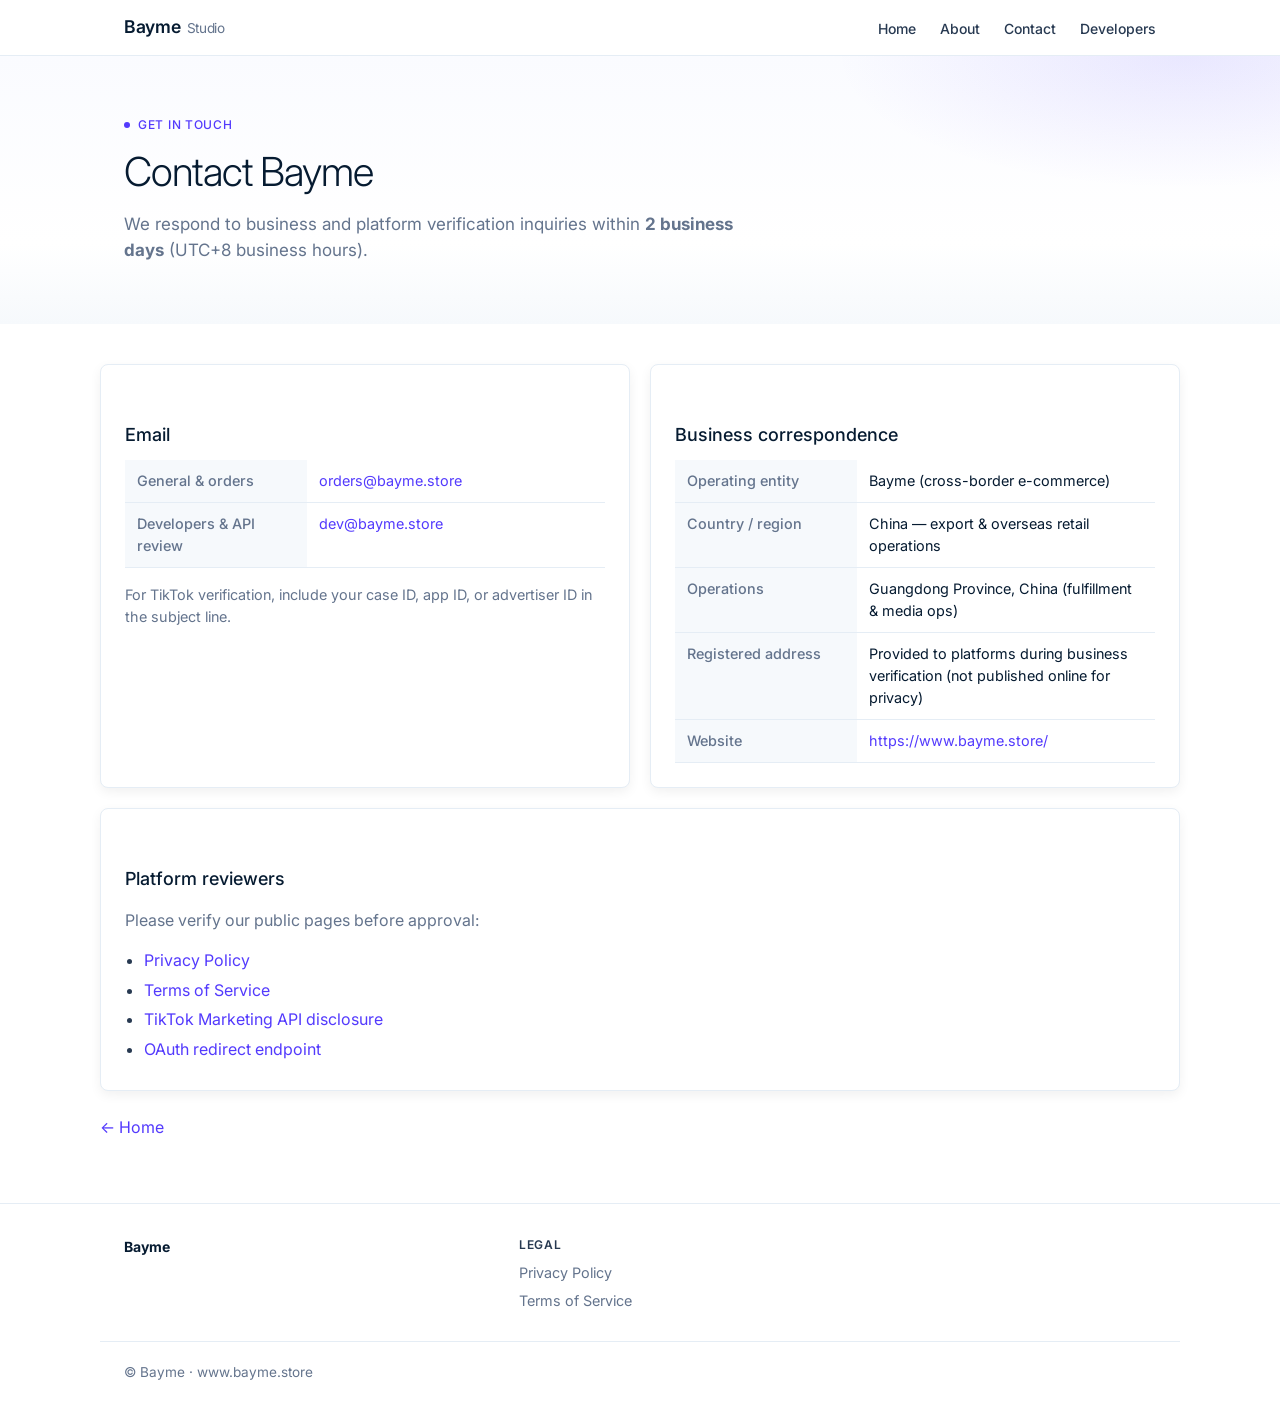
==== contact-us.html @ 07e7ff8d "chore: sync compliance pages (www.bayme.store)" ====
<!DOCTYPE html>
<html lang="en">
<head>
  <meta charset="UTF-8" />
  <meta name="viewport" content="width=device-width, initial-scale=1" />
  <meta name="description" content="Contact Bayme — customer service, business inquiries, and TikTok API developer review." />
  <title>Contact Us — Bayme</title>
  <link rel="stylesheet" href="site.css" />
  <link rel="canonical" href="https://www.bayme.store/contact-us.html" />
</head>
<body>
  <header class="site-header">
    <div class="wrap">
      <a class="logo" href="index.html">Bayme<span>Studio</span></a>
      <nav>
        <a href="index.html">Home</a>
        <a href="about-us.html">About</a>
        <a href="contact-us.html">Contact</a>
        <a href="developer.html">Developers</a>
      </nav>
    </div>
  </header>

  <section class="hero-page">
    <div class="wrap">
      <p class="eyebrow"><span class="dot"></span> Get in touch</p>
      <h1>Contact Bayme</h1>
      <p class="lead">We respond to business and platform verification inquiries within <strong>2 business days</strong> (UTC+8 business hours).</p>
    </div>
  </section>

  <main class="wrap legal-page">
    <div class="info-panel">
      <section class="card">
        <h2>Email</h2>
        <table class="info">
          <tr><th>General &amp; orders</th><td><a href="mailto:orders@bayme.store">orders@bayme.store</a></td></tr>
          <tr><th>Developers &amp; API review</th><td><a href="mailto:dev@bayme.store">dev@bayme.store</a></td></tr>
        </table>
        <p style="margin-top:1rem;font-size:0.9rem;color:var(--stripe-body);">For TikTok verification, include your case ID, app ID, or advertiser ID in the subject line.</p>
      </section>
      <section class="card">
        <h2>Business correspondence</h2>
        <table class="info">
          <tr><th>Operating entity</th><td>Bayme (cross-border e-commerce)</td></tr>
          <tr><th>Country / region</th><td>China — export &amp; overseas retail operations</td></tr>
          <tr><th>Operations</th><td>Guangdong Province, China (fulfillment &amp; media ops)</td></tr>
          <tr><th>Registered address</th><td>Provided to platforms during business verification (not published online for privacy)</td></tr>
          <tr><th>Website</th><td><a href="https://www.bayme.store/">https://www.bayme.store/</a></td></tr>
        </table>
      </section>
    </div>

    <section class="card" style="margin-top:1.25rem;">
      <h2>Platform reviewers</h2>
      <p>Please verify our public pages before approval:</p>
      <ul>
        <li><a href="privacy-policy.html">Privacy Policy</a></li>
        <li><a href="terms-of-service.html">Terms of Service</a></li>
        <li><a href="developer.html">TikTok Marketing API disclosure</a></li>
        <li><a href="oauth.html">OAuth redirect endpoint</a></li>
      </ul>
    </section>

    <p style="margin-top:1.5rem;"><a href="index.html">← Home</a></p>
  </main>

  <footer class="site-footer site-footer-legal">
    <div class="wrap footer-legal-grid">
      <div>
        <p class="footer-brand"><strong>Bayme</strong></p>
      </div>
      <div>
        <p class="footer-col-title">Legal</p>
        <ul class="footer-links">
          <li><a href="privacy-policy.html">Privacy Policy</a></li>
          <li><a href="terms-of-service.html">Terms of Service</a></li>
        </ul>
      </div>
    </div>
    <div class="wrap footer-bottom">
      <p>© Bayme · www.bayme.store</p>
    </div>
  </footer>
</body>
</html>
---- site.css ----
/* Bayme — Stripe-inspired design tokens (ColorSpace skill) */
@import url("https://fonts.googleapis.com/css2?family=Inter:wght@300;400;500;600&display=swap");

:root {
  --stripe-purple: #533afd;
  --stripe-purple-hover: #4434d4;
  --stripe-navy: #061b31;
  --stripe-label: #273951;
  --stripe-body: #64748d;
  --stripe-bg: #ffffff;
  --stripe-surface: #f6f9fc;
  --stripe-border: #e5edf5;
  --stripe-brand-dark: #1c1e54;
  --stripe-success-bg: rgba(21, 190, 83, 0.12);
  --stripe-success-text: #108c3d;
  --shadow-stripe: 0 13px 27px -5px rgba(50, 50, 93, 0.25), 0 8px 16px -8px rgba(0, 0, 0, 0.1);
  --shadow-soft: 0 4px 12px rgba(23, 23, 23, 0.06);
  --max: 1080px;
  --radius: 8px;
  --radius-sm: 4px;
  /* legacy aliases for legal/oauth pages */
  --bg: var(--stripe-surface);
  --card: var(--stripe-bg);
  --text: var(--stripe-navy);
  --muted: var(--stripe-body);
  --accent: var(--stripe-purple);
  --accent-dark: var(--stripe-purple-hover);
  --border: var(--stripe-border);
  --callout: #f0edff;
}

* { box-sizing: border-box; }

body {
  margin: 0;
  font-family: Inter, "SF Pro Display", system-ui, -apple-system, sans-serif;
  font-size: 16px;
  font-weight: 400;
  line-height: 1.5;
  color: var(--stripe-navy);
  background: var(--stripe-bg);
  -webkit-font-smoothing: antialiased;
}

a { color: var(--stripe-purple); text-decoration: none; }
a:hover { color: var(--stripe-purple-hover); }

.wrap { max-width: var(--max); margin: 0 auto; padding: 0 1.5rem; }

/* Header */
.site-header {
  background: rgba(255, 255, 255, 0.92);
  backdrop-filter: blur(12px);
  border-bottom: 1px solid var(--stripe-border);
  padding: 0.9rem 0;
  position: sticky;
  top: 0;
  z-index: 100;
}
.site-header .wrap {
  display: flex;
  flex-wrap: wrap;
  align-items: center;
  justify-content: space-between;
  gap: 0.75rem;
}
.logo {
  font-weight: 600;
  font-size: 1.1rem;
  color: var(--stripe-navy);
  text-decoration: none;
  letter-spacing: -0.02em;
}
.logo span { color: var(--stripe-body); font-weight: 400; font-size: 0.85rem; margin-left: 0.4rem; }
nav a {
  margin-left: 1.25rem;
  text-decoration: none;
  color: var(--stripe-label);
  font-size: 0.875rem;
  font-weight: 500;
}
nav a:hover { color: var(--stripe-purple); }

main { padding: 0 0 4rem; }

/* Inner page hero (developer, legal) */
.hero-page {
  position: relative;
  padding: 3rem 0 2.5rem;
  overflow: hidden;
  background: linear-gradient(180deg, #fafbff 0%, #ffffff 70%, #f6f9fc 100%);
}
.hero-page::before {
  content: "";
  position: absolute;
  top: -50%;
  right: -20%;
  width: 55%;
  height: 100%;
  background: radial-gradient(ellipse, rgba(83, 58, 253, 0.1) 0%, transparent 70%);
  pointer-events: none;
}
.hero-page .wrap { position: relative; z-index: 1; }
.hero-page .eyebrow {
  display: inline-flex;
  align-items: center;
  gap: 0.5rem;
  font-size: 0.75rem;
  font-weight: 500;
  letter-spacing: 0.06em;
  text-transform: uppercase;
  color: var(--stripe-purple);
  margin-bottom: 1rem;
}
.hero-page .eyebrow span.dot {
  width: 6px;
  height: 6px;
  border-radius: 50%;
  background: var(--stripe-purple);
}
.hero-page h1 {
  margin: 0 0 1rem;
  font-size: clamp(1.75rem, 4vw, 2.5rem);
  font-weight: 300;
  line-height: 1.12;
  letter-spacing: -0.03em;
  color: var(--stripe-navy);
  max-width: 22ch;
}
.hero-page .lead {
  font-size: 1.0625rem;
  color: var(--stripe-body);
  max-width: 40rem;
  margin: 0 0 1.25rem;
  line-height: 1.55;
}
.callout-hero { margin: 0; max-width: 42rem; }
.callout-quote {
  margin: 0.75rem 0 0;
  font-style: normal;
  quotes: none;
}
.page-developer .section .card h2 { margin-top: 0; }
.page-developer ol.steps { padding-left: 1.35rem; color: var(--stripe-label); }
.page-developer ol.steps li { margin-bottom: 0.5rem; }
.btn-ghost-on-dark {
  background: transparent;
  color: #fff !important;
  border: 1px solid rgba(255, 255, 255, 0.35);
  padding: 0.625rem 1.125rem;
  border-radius: var(--radius-sm);
  font-size: 1rem;
  font-weight: 500;
  display: inline-block;
}
.btn-ghost-on-dark:hover {
  background: rgba(255, 255, 255, 0.08);
  border-color: rgba(255, 255, 255, 0.5);
  text-decoration: none;
}
.cta-band .hero-actions { margin-top: 0; }

/* Stripe hero (homepage) */
.page-home .hero-stripe {
  position: relative;
  padding: 4.5rem 0 3.5rem;
  overflow: hidden;
  background: linear-gradient(180deg, #fafbff 0%, #ffffff 55%, #f6f9fc 100%);
}
.page-home .hero-stripe::before {
  content: "";
  position: absolute;
  top: -40%;
  right: -15%;
  width: 60%;
  height: 120%;
  background: radial-gradient(ellipse, rgba(83, 58, 253, 0.12) 0%, transparent 70%);
  pointer-events: none;
}
.page-home .hero-stripe::after {
  content: "";
  position: absolute;
  bottom: -30%;
  left: -10%;
  width: 50%;
  height: 80%;
  background: radial-gradient(ellipse, rgba(234, 34, 97, 0.06) 0%, transparent 65%);
  pointer-events: none;
}
.hero-stripe .wrap { position: relative; z-index: 1; }
.hero-stripe .eyebrow {
  display: inline-flex;
  align-items: center;
  gap: 0.5rem;
  font-size: 0.75rem;
  font-weight: 500;
  letter-spacing: 0.06em;
  text-transform: uppercase;
  color: var(--stripe-purple);
  margin-bottom: 1.25rem;
}
.hero-stripe .eyebrow span.dot {
  width: 6px;
  height: 6px;
  border-radius: 50%;
  background: var(--stripe-purple);
}
.hero-stripe h1 {
  margin: 0 0 1.25rem;
  font-size: clamp(2.25rem, 5vw, 3.25rem);
  font-weight: 300;
  line-height: 1.08;
  letter-spacing: -0.03em;
  color: var(--stripe-navy);
  max-width: 14ch;
}
.hero-stripe .lead {
  font-size: 1.125rem;
  font-weight: 400;
  line-height: 1.55;
  color: var(--stripe-body);
  max-width: 36rem;
  margin: 0 0 1.5rem;
}
.hero-stripe .hero-actions {
  display: flex;
  flex-wrap: wrap;
  gap: 0.75rem;
  margin-top: 1.75rem;
}
.btn-primary {
  display: inline-block;
  background: var(--stripe-purple);
  color: #fff !important;
  padding: 0.625rem 1.125rem;
  border-radius: var(--radius-sm);
  font-size: 1rem;
  font-weight: 500;
  box-shadow: var(--shadow-soft);
  transition: background 0.15s ease;
}
.btn-primary:hover { background: var(--stripe-purple-hover); text-decoration: none; }
.btn-ghost {
  display: inline-block;
  background: transparent;
  color: var(--stripe-purple) !important;
  padding: 0.625rem 1.125rem;
  border-radius: var(--radius-sm);
  font-size: 1rem;
  font-weight: 500;
  border: 1px solid var(--stripe-border);
}
.btn-ghost:hover {
  border-color: #b9b9f9;
  background: rgba(83, 58, 253, 0.04);
  text-decoration: none;
}

/* Feature grid */
.section { padding: 3rem 0; }
.section-alt { background: var(--stripe-surface); }
.section-title {
  font-size: 1.75rem;
  font-weight: 300;
  letter-spacing: -0.02em;
  margin: 0 0 0.5rem;
  color: var(--stripe-navy);
}
.section-sub {
  color: var(--stripe-body);
  margin: 0 0 2rem;
  max-width: 40rem;
}
.feature-grid {
  display: grid;
  grid-template-columns: repeat(3, 1fr);
  gap: 1.25rem;
}
@media (max-width: 900px) { .feature-grid { grid-template-columns: 1fr; } }
.feature-card {
  background: var(--stripe-bg);
  border: 1px solid var(--stripe-border);
  border-radius: var(--radius);
  padding: 1.5rem;
  box-shadow: var(--shadow-soft);
  transition: box-shadow 0.2s ease, transform 0.2s ease;
}
.feature-card:hover {
  box-shadow: var(--shadow-stripe);
  transform: translateY(-2px);
}
.feature-card .icon {
  width: 40px;
  height: 40px;
  border-radius: var(--radius-sm);
  background: linear-gradient(135deg, rgba(83, 58, 253, 0.12), rgba(249, 107, 238, 0.08));
  display: flex;
  align-items: center;
  justify-content: center;
  font-size: 1.1rem;
  margin-bottom: 1rem;
}
.feature-card h3 {
  margin: 0 0 0.5rem;
  font-size: 1.0625rem;
  font-weight: 500;
  color: var(--stripe-navy);
}
.feature-card p { margin: 0; font-size: 0.9375rem; color: var(--stripe-body); line-height: 1.5; }

/* Info panel */
.info-panel {
  display: grid;
  grid-template-columns: 1fr 1fr;
  gap: 1.25rem;
}
@media (max-width: 720px) { .info-panel { grid-template-columns: 1fr; } }
.card {
  background: var(--stripe-bg);
  border: 1px solid var(--stripe-border);
  border-radius: var(--radius);
  padding: 1.5rem;
  box-shadow: var(--shadow-soft);
}
.card h2 { margin: 0 0 0.75rem; font-size: 1.25rem; font-weight: 500; color: var(--stripe-navy); }
.card h3 { margin: 1rem 0 0.4rem; font-size: 1rem; font-weight: 500; }
.card ul, .card ol { margin: 0.35rem 0 0; padding-left: 1.2rem; color: var(--stripe-label); }
.card li { margin-bottom: 0.35rem; }
.card p { color: var(--stripe-body); }

table.info, table.data {
  width: 100%;
  border-collapse: collapse;
  font-size: 0.9rem;
}
table.info th, table.info td,
table.data th, table.data td {
  text-align: left;
  padding: 0.65rem 0.75rem;
  border-bottom: 1px solid var(--stripe-border);
  vertical-align: top;
}
table.info th, table.data th {
  width: 38%;
  color: var(--stripe-body);
  font-weight: 500;
  background: var(--stripe-surface);
}
table.data code {
  font-family: ui-monospace, "SF Mono", monospace;
  font-size: 0.85em;
  word-break: break-all;
  color: var(--stripe-label);
}

.callout {
  background: var(--callout);
  border: 1px solid #d6d9fc;
  border-radius: var(--radius);
  padding: 1rem 1.25rem;
  margin: 1rem 0;
  font-size: 0.9375rem;
  color: var(--stripe-label);
}

.faq dt { font-weight: 600; margin-top: 1.25rem; color: var(--stripe-navy); }
.faq dd { margin: 0.35rem 0 0; color: var(--stripe-body); }

/* Dark CTA band */
.cta-band {
  background: var(--stripe-brand-dark);
  color: #fff;
  padding: 3rem 0;
  margin-top: 1rem;
}
.cta-band h2 {
  margin: 0 0 0.5rem;
  font-size: 1.5rem;
  font-weight: 400;
  letter-spacing: -0.02em;
}
.cta-band p { color: rgba(255, 255, 255, 0.75); margin: 0 0 1.25rem; max-width: 32rem; }
.cta-band a:not(.btn-primary) { color: #b9b9f9; }
.cta-band .btn-primary { background: #fff; color: var(--stripe-brand-dark) !important; }
.cta-band .btn-primary:hover { background: #f0edff; }

/* Footer */
.site-footer {
  border-top: 1px solid var(--stripe-border);
  padding: 2rem 0;
  font-size: 0.875rem;
  color: var(--stripe-body);
  background: var(--stripe-bg);
}
.site-footer a { color: var(--stripe-body); }
.site-footer a:hover { color: var(--stripe-purple); }

/* Legal / oauth legacy */
.legal-page { padding: 2.5rem 0 3rem; }
.legal-page h1 { font-size: 2rem; font-weight: 300; letter-spacing: -0.02em; margin-top: 0; }
.legal-page h2 { font-size: 1.125rem; font-weight: 500; margin-top: 2rem; }
.updated { font-size: 0.875rem; color: var(--stripe-body); }

.oauth-box pre {
  background: var(--stripe-surface);
  padding: 1rem;
  border-radius: var(--radius-sm);
  border: 1px solid var(--stripe-border);
  word-break: break-all;
  font-family: ui-monospace, monospace;
  font-size: 0.875rem;
}
.oauth-box .ok { color: var(--stripe-success-text); font-weight: 600; }
.oauth-box .err { color: #ea2261; font-weight: 600; }

.btn {
  display: inline-block;
  background: var(--stripe-purple);
  color: #fff !important;
  padding: 0.5rem 1rem;
  border-radius: var(--radius-sm);
  font-weight: 500;
  margin-top: 0.5rem;
}
.btn:hover { background: var(--stripe-purple-hover); text-decoration: none; }

.grid-2 { display: grid; grid-template-columns: 1fr 1fr; gap: 1rem; }
@media (max-width: 720px) {
  .grid-2 { grid-template-columns: 1fr; }
  nav a { margin-left: 0.65rem; font-size: 0.8rem; }
}
.badge {
  display: inline-block;
  font-size: 0.72rem;
  font-weight: 600;
  text-transform: uppercase;
  letter-spacing: 0.04em;
  background: rgba(83, 58, 253, 0.1);
  color: var(--stripe-purple);
  padding: 0.25rem 0.55rem;
  border-radius: var(--radius-sm);
}
.badge.green { background: var(--stripe-success-bg); color: var(--stripe-success-text); }

.hero { /* legacy index fallback */ padding: 2rem 0; }

/* —— ShiDeHua store homepage —— */
.announce-bar {
  background: var(--stripe-navy);
  color: rgba(255, 255, 255, 0.92);
  font-size: 0.8125rem;
  text-align: center;
  padding: 0.5rem 1rem;
}
.announce-bar strong { color: #fff; }

.hero-store-grid {
  display: grid;
  grid-template-columns: 1fr 1fr;
  gap: 2.5rem;
  align-items: center;
}
@media (max-width: 900px) {
  .hero-store-grid { grid-template-columns: 1fr; }
  .hero-visual { order: -1; max-width: 420px; margin: 0 auto; }
}
.hero-visual img {
  width: 100%;
  height: auto;
  border-radius: var(--radius);
  box-shadow: var(--shadow-stripe);
  object-fit: cover;
  aspect-ratio: 4/5;
}
.hero-stats {
  list-style: none;
  margin: 2rem 0 0;
  padding: 0;
  display: flex;
  flex-wrap: wrap;
  gap: 1.5rem;
}
.hero-stats li { display: flex; flex-direction: column; }
.hero-stats strong { font-size: 1.25rem; color: var(--stripe-navy); letter-spacing: -0.02em; }
.hero-stats span { font-size: 0.8rem; color: var(--stripe-body); }

.trust-strip {
  border-top: 1px solid var(--stripe-border);
  border-bottom: 1px solid var(--stripe-border);
  background: var(--stripe-surface);
  padding: 1.25rem 0;
}
.trust-grid {
  display: grid;
  grid-template-columns: repeat(4, 1fr);
  gap: 1rem;
}
@media (max-width: 900px) { .trust-grid { grid-template-columns: 1fr 1fr; } }
@media (max-width: 480px) { .trust-grid { grid-template-columns: 1fr; } }
.trust-item {
  display: flex;
  gap: 0.75rem;
  align-items: flex-start;
  font-size: 0.875rem;
}
.trust-item strong { display: block; color: var(--stripe-navy); margin-bottom: 0.15rem; }
.trust-item p { margin: 0; color: var(--stripe-body); line-height: 1.4; }
.trust-icon { font-size: 1.25rem; line-height: 1; }

.product-grid {
  display: grid;
  grid-template-columns: repeat(4, 1fr);
  gap: 1.25rem;
}
@media (max-width: 1024px) { .product-grid { grid-template-columns: repeat(2, 1fr); } }
@media (max-width: 520px) { .product-grid { grid-template-columns: 1fr; } }

.product-card {
  background: var(--stripe-bg);
  border: 1px solid var(--stripe-border);
  border-radius: var(--radius);
  overflow: hidden;
  box-shadow: var(--shadow-soft);
  transition: box-shadow 0.2s ease, transform 0.2s ease;
}
.product-card:hover {
  box-shadow: var(--shadow-stripe);
  transform: translateY(-3px);
}
.product-media {
  display: block;
  position: relative;
  aspect-ratio: 4/5;
  overflow: hidden;
  background: var(--stripe-surface);
}
.product-media img {
  width: 100%;
  height: 100%;
  object-fit: cover;
  transition: transform 0.35s ease;
}
.product-card:hover .product-media img { transform: scale(1.04); }
.product-badge {
  position: absolute;
  top: 0.65rem;
  left: 0.65rem;
  font-size: 0.68rem;
  font-weight: 600;
  text-transform: uppercase;
  letter-spacing: 0.05em;
  background: var(--stripe-navy);
  color: #fff;
  padding: 0.3rem 0.5rem;
  border-radius: var(--radius-sm);
}
.product-badge.new { background: var(--stripe-purple); }
.product-body { padding: 1rem 1rem 1.15rem; }
.product-body h3 {
  margin: 0 0 0.35rem;
  font-size: 0.98rem;
  font-weight: 500;
}
.product-body h3 a { color: var(--stripe-navy); text-decoration: none; }
.product-body h3 a:hover { color: var(--stripe-purple); }
.product-desc {
  margin: 0 0 0.5rem;
  font-size: 0.8125rem;
  color: var(--stripe-body);
  line-height: 1.45;
}
.product-price { margin: 0 0 0.75rem; }
.product-price .price {
  font-size: 1.05rem;
  font-weight: 600;
  color: var(--stripe-navy);
}
.product-price .compare {
  font-size: 0.85rem;
  color: var(--stripe-body);
  text-decoration: line-through;
  margin-left: 0.35rem;
}
.btn-sm {
  padding: 0.5rem 0.85rem;
  font-size: 0.875rem;
  width: 100%;
  text-align: center;
}
.shop-note {
  margin-top: 1.5rem;
  font-size: 0.9rem;
  color: var(--stripe-body);
  text-align: center;
}

.shipping-grid {
  display: grid;
  grid-template-columns: 1fr 1fr;
  gap: 1.25rem;
}
@media (max-width: 720px) { .shipping-grid { grid-template-columns: 1fr; } }

.review-grid {
  display: grid;
  grid-template-columns: repeat(3, 1fr);
  gap: 1rem;
}
@media (max-width: 800px) { .review-grid { grid-template-columns: 1fr; } }
.review-card {
  margin: 0;
  padding: 1.25rem;
  background: var(--stripe-bg);
  border: 1px solid var(--stripe-border);
  border-radius: var(--radius);
  box-shadow: var(--shadow-soft);
}
.review-card p {
  margin: 0 0 0.75rem;
  font-size: 0.95rem;
  color: var(--stripe-label);
  line-height: 1.55;
}
.review-card cite {
  font-size: 0.8rem;
  color: var(--stripe-body);
  font-style: normal;
}

.api-panel h2 { margin-top: 0; }
.api-panel ul { color: var(--stripe-label); }
.api-section-compact { padding-top: 2rem; padding-bottom: 2rem; }

.company-facts .facts-note {
  margin: 0 0 1rem;
  font-size: 0.875rem;
  color: var(--stripe-body);
}

.process-grid {
  display: grid;
  grid-template-columns: repeat(4, 1fr);
  gap: 1rem;
}
@media (max-width: 900px) { .process-grid { grid-template-columns: repeat(2, 1fr); } }
@media (max-width: 520px) { .process-grid { grid-template-columns: 1fr; } }

.process-step {
  background: var(--stripe-bg);
  border: 1px solid var(--stripe-border);
  border-radius: var(--radius);
  padding: 1.25rem;
  box-shadow: var(--shadow-soft);
}
.process-step h3 {
  margin: 0 0 0.5rem;
  font-size: 1rem;
  font-weight: 500;
  color: var(--stripe-navy);
}
.process-step p {
  margin: 0;
  font-size: 0.9rem;
  color: var(--stripe-body);
  line-height: 1.5;
}
.step-num {
  display: inline-flex;
  align-items: center;
  justify-content: center;
  width: 1.75rem;
  height: 1.75rem;
  border-radius: 50%;
  background: rgba(83, 58, 253, 0.12);
  color: var(--stripe-purple);
  font-size: 0.8rem;
  font-weight: 600;
  margin-bottom: 0.65rem;
}

.footer-grid {
  display: flex;
  flex-wrap: wrap;
  justify-content: space-between;
  gap: 1rem;
  align-items: flex-end;
}
.footer-brand { margin: 0 0 0.35rem; color: var(--stripe-navy); }
.footer-tagline { margin: 0; font-size: 0.875rem; color: var(--stripe-body); }
.footer-legal-grid {
  display: grid;
  grid-template-columns: 1.2fr 1fr 1fr;
  gap: 2rem;
  padding-bottom: 1.5rem;
}
@media (max-width: 720px) { .footer-legal-grid { grid-template-columns: 1fr; gap: 1.25rem; } }
.footer-col-title {
  margin: 0 0 0.5rem;
  font-size: 0.75rem;
  font-weight: 600;
  text-transform: uppercase;
  letter-spacing: 0.06em;
  color: var(--stripe-label);
}
.footer-links {
  list-style: none;
  margin: 0;
  padding: 0;
}
.footer-links li { margin-bottom: 0.35rem; }
.footer-links a { color: var(--stripe-body); font-size: 0.9rem; }
.footer-bottom {
  border-top: 1px solid var(--stripe-border);
  padding-top: 1rem;
  font-size: 0.85rem;
}
.footer-bottom p { margin: 0.25rem 0; }

.hero-studio { padding: 4rem 0 3rem; }
.hero-studio-grid {
  display: grid;
  grid-template-columns: 1.1fr 0.9fr;
  gap: 2.5rem;
  align-items: center;
}
@media (max-width: 900px) { .hero-studio-grid { grid-template-columns: 1fr; } }
.hero-visual-studio {
  display: grid;
  gap: 0.75rem;
  min-height: 220px;
}
.studio-card {
  background: linear-gradient(135deg, rgba(83, 58, 253, 0.08), rgba(6, 27, 49, 0.04));
  border: 1px solid var(--stripe-border);
  border-radius: var(--radius);
  padding: 1.25rem 1.5rem;
  font-weight: 500;
  color: var(--stripe-label);
  box-shadow: var(--shadow-soft);
}
.studio-card:nth-child(2) { margin-left: 1.5rem; }
.studio-card:nth-child(3) { margin-left: 0.75rem; }
@media (max-width: 900px) {
  .studio-card, .studio-card:nth-child(2), .studio-card:nth-child(3) { margin-left: 0; }
}

.portfolio-grid {
  display: grid;
  grid-template-columns: repeat(3, 1fr);
  gap: 1.25rem;
}
@media (max-width: 900px) { .portfolio-grid { grid-template-columns: 1fr; } }
.portfolio-card {
  background: var(--stripe-bg);
  border: 1px solid var(--stripe-border);
  border-radius: var(--radius);
  padding: 1.35rem;
  box-shadow: var(--shadow-soft);
}
.portfolio-card h3 {
  margin: 0 0 0.5rem;
  font-size: 1.05rem;
  font-weight: 500;
  color: var(--stripe-navy);
}
.portfolio-card p { margin: 0 0 0.75rem; font-size: 0.9rem; color: var(--stripe-body); }
.portfolio-card ul {
  margin: 0;
  padding-left: 1.1rem;
  font-size: 0.85rem;
  color: var(--stripe-label);
}
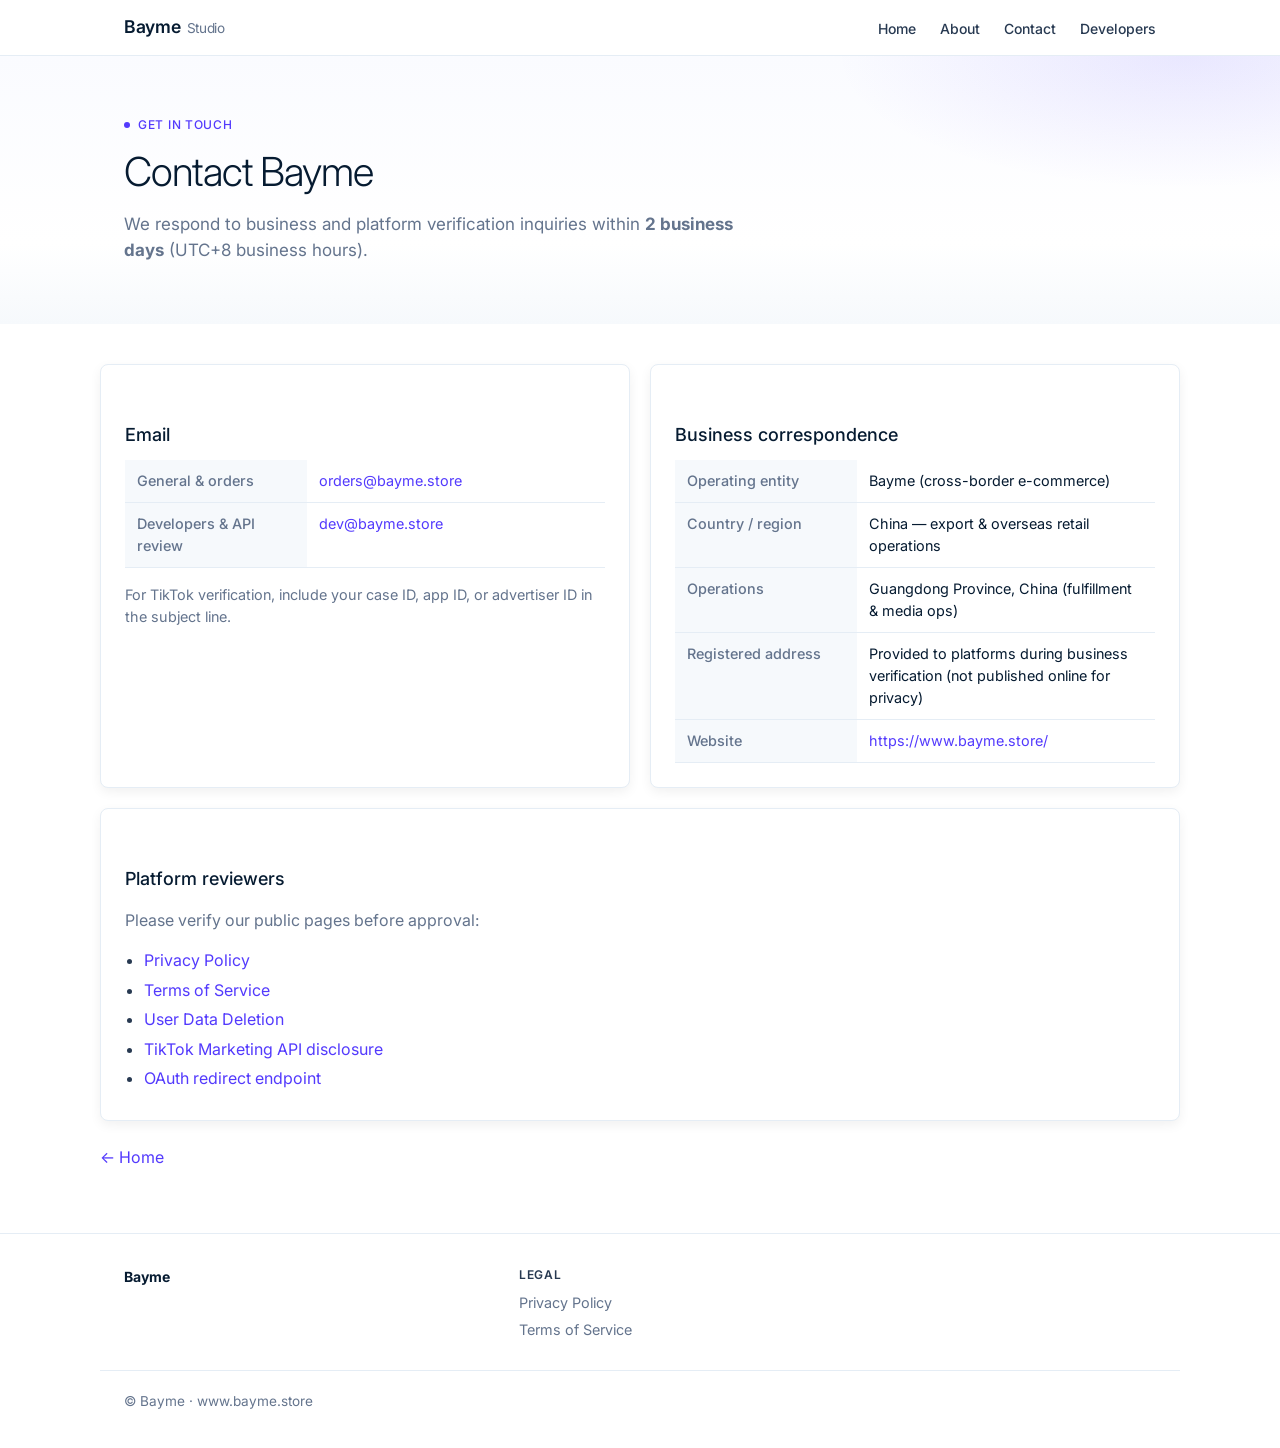
==== commit d403979e: "chore: sync compliance pages (www.bayme.store)" ====
--- a/contact-us.html
+++ b/contact-us.html
@@ -57,6 +57,7 @@
       <ul>
         <li><a href="privacy-policy.html">Privacy Policy</a></li>
         <li><a href="terms-of-service.html">Terms of Service</a></li>
+        <li><a href="data-deletion.html">User Data Deletion</a></li>
         <li><a href="developer.html">TikTok Marketing API disclosure</a></li>
         <li><a href="oauth.html">OAuth redirect endpoint</a></li>
       </ul>
